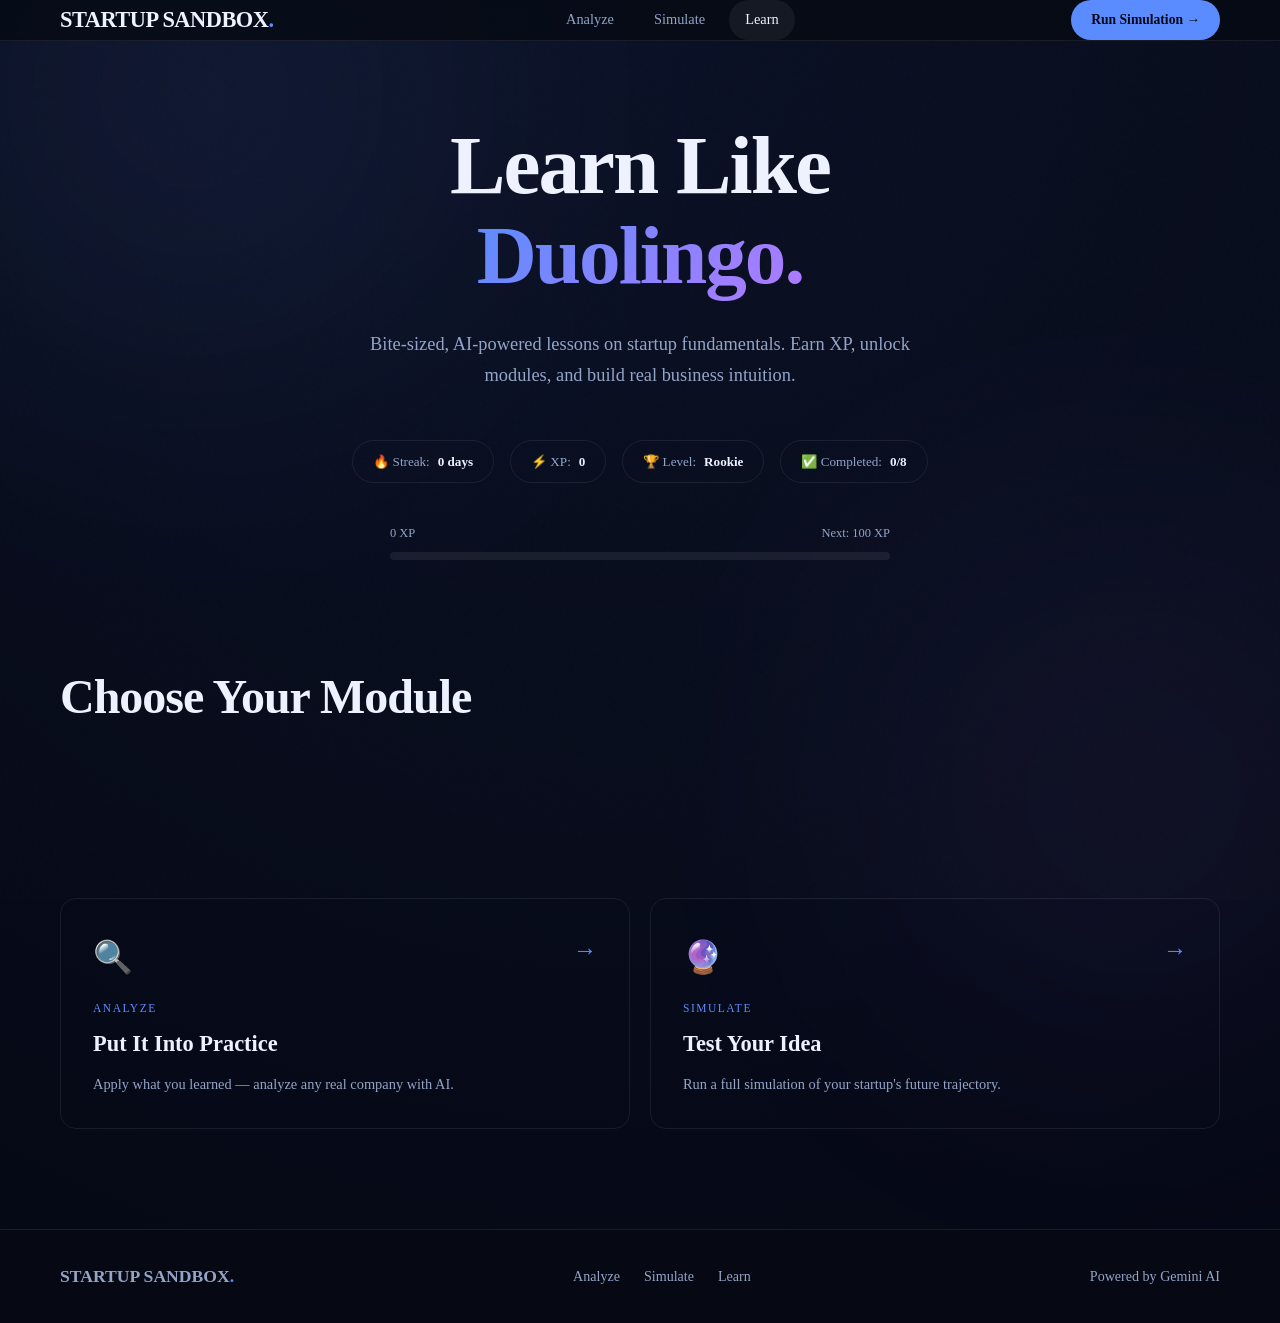
==== public/Learning.html @ b6db2f8e "Updated UI design" ====
<!doctype html>
<html lang="en">
<head>
  <meta charset="utf-8" />
  <meta name="viewport" content="width=device-width, initial-scale=1" />
  <title>Startup Sandbox — Learn Business</title>
  <link rel="preconnect" href="https://fonts.googleapis.com">
  <link rel="preconnect" href="https://fonts.gstatic.com" crossorigin>
  <link href="https://fonts.googleapis.com/css2?family=Syne:wght@400;600;700;800&family=DM+Mono:ital,wght@0,400;0,500;1,400&family=DM+Sans:wght@400;500;600&display=swap" rel="stylesheet">
  <link rel="stylesheet" href="styles.css">
</head>
<body>
  <div class="noise"></div>
  <div class="glow glow-1"></div>
  <div class="glow glow-2"></div>

  <nav class="navbar">
    <div class="nav-inner wrap">
      <a href="index.html" class="logo">STARTUP SANDBOX<span class="logo-dot">.</span></a>
      <div class="nav-links">
        <a href="index.html" class="nav-link">Analyze</a>
        <a href="simulation.html" class="nav-link">Simulate</a>
        <a href="learning.html" class="nav-link is-active">Learn</a>
      </div>
      <a href="simulation.html" class="nav-cta">Run Simulation →</a>
    </div>
  </nav>

  <main class="wrap">

    <!-- HERO -->
    <section class="learn-hero">
      <h1 class="hero-h1">Learn Like<br/><span class="grad">Duolingo.</span></h1>
      <p class="hero-lead">Bite-sized, AI-powered lessons on startup fundamentals. Earn XP, unlock modules, and build real business intuition.</p>

      <!-- Stats row -->
      <div class="stats-row">
        <div class="stat-pill">🔥 Streak: <span class="stat-val" id="streakCount">0 days</span></div>
        <div class="stat-pill">⚡ XP: <span class="stat-val" id="xpCount">0</span></div>
        <div class="stat-pill">🏆 Level: <span class="stat-val" id="levelLabel">Rookie</span></div>
        <div class="stat-pill">✅ Completed: <span class="stat-val" id="completedCount">0/8</span></div>
      </div>

      <!-- XP bar -->
      <div class="xp-bar-wrap">
        <div class="xp-labels">
          <span id="xpBarLabel">0 XP</span>
          <span id="xpNextLabel">Next: 100 XP</span>
        </div>
        <div class="xp-track"><div class="xp-fill" id="xpFill" style="width:0%"></div></div>
      </div>
    </section>

    <!-- LESSON GRID -->
    <section style="padding-bottom: 80px;">
      <h2 class="section-h2" style="margin-bottom:32px;">Choose Your Module</h2>
      <div class="lessons-grid" id="lessonGrid">
        <!-- Injected by JS -->
      </div>
    </section>

    <!-- CTA -->
    <section class="cta-section">
      <div class="cta-cards">
        <a href="index.html" class="cta-card">
          <div class="cta-icon">🔍</div>
          <div class="cta-label">ANALYZE</div>
          <div class="cta-title">Put It Into Practice</div>
          <p class="cta-desc">Apply what you learned — analyze any real company with AI.</p>
          <div class="cta-arrow">→</div>
        </a>
        <a href="simulation.html" class="cta-card">
          <div class="cta-icon">🔮</div>
          <div class="cta-label">SIMULATE</div>
          <div class="cta-title">Test Your Idea</div>
          <p class="cta-desc">Run a full simulation of your startup's future trajectory.</p>
          <div class="cta-arrow">→</div>
        </a>
      </div>
    </section>

  </main>

  <!-- LESSON MODAL -->
  <div class="modal-overlay" id="lessonModal" style="display:none;">
    <div class="modal">
      <button class="modal-close" id="modalClose">✕</button>
      <div class="modal-eyebrow" id="modalEyebrow">// LESSON</div>
      <div class="modal-title" id="modalTitle">Loading...</div>

      <div id="modalBody">
        <div class="skeleton" style="width:100%; height:14px;"></div>
        <div class="skeleton" style="width:85%; height:14px;"></div>
        <div class="skeleton" style="width:90%; height:14px;"></div>
        <div class="skeleton" style="width:70%; height:14px;"></div>
      </div>
    </div>
  </div>

  <footer class="footer">
    <div class="footer-inner wrap">
      <div class="logo-sm">STARTUP SANDBOX<span class="logo-dot">.</span></div>
      <div class="footer-nav">
        <a href="index.html">Analyze</a>
        <a href="simulation.html">Simulate</a>
        <a href="learning.html">Learn</a>
      </div>
      <div class="footer-copy">Powered by Gemini AI</div>
    </div>
  </footer>

  <script src="learning.js"></script>
</body>
</html>
---- public/styles.css ----
/* ============================
   CSS VARIABLES & RESET
   ============================ */
:root {
  --space-1: 4px;
  --space-2: 8px;
  --space-3: 12px;
  --space-4: 16px;
  --space-5: 24px;
  --space-6: 32px;
  --space-7: 48px;
  --space-8: 64px;
}
.card { padding: var(--space-6); }
.section { margin-bottom: var(--space-8); }

:root {
  --bg: #050814;
  --bg-soft: #0b1020;

  --card: rgba(255, 255, 255, 0.04);
  --card-hover: rgba(255, 255, 255, 0.06);

  --border: rgba(255, 255, 255, 0.08);
  --border-hover: rgba(255, 255, 255, 0.16);

  --text: #eef2ff;
  --muted: #93a4c7;

  --primary: #5b8cff;
  --accent: #b07bff;

  --glow-primary: rgba(91, 140, 255, 0.25);
  --glow-accent: rgba(176, 123, 255, 0.18);

  --success: #34d399;
  --danger: #fb7185;
  --warning: #fbbf24;

  --radius: 16px;
  --radius-sm: 10px;

  --shadow: 0 10px 40px rgba(0,0,0,0.35);
}

*, *::before, *::after { box-sizing: border-box; margin: 0; padding: 0; }

html { scroll-behavior: smooth; }
/* ============================
   BASE LAYER SETUP
   ============================ */

body {
  font-family: var(--font-body);
  background: radial-gradient(circle at top, #0a1024, var(--bg));
  color: var(--text);
  min-height: 100vh;
  overflow-x: hidden;
  line-height: 1.65;
  position: relative;
  z-index: 1;
}

/* ============================
   NOISE TEXTURE LAYER
   ============================ */

.noise {
  position: fixed;
  inset: 0;
  z-index: 0;
  pointer-events: none;
  opacity: 0.35;
  mix-blend-mode: overlay;

  background-image: url("data:image/svg+xml,%3Csvg viewBox='0 0 256 256' xmlns='http://www.w3.org/2000/svg'%3E%3Cfilter id='n'%3E%3CfeTurbulence type='fractalNoise' baseFrequency='0.9' numOctaves='4' stitchTiles='stitch'/%3E%3C/filter%3E%3Crect width='100%25' height='100%25' filter='url(%23n)' opacity='0.04'/%3E%3C/svg%3E");
}

/* ============================
   GLOW LIGHT LAYERS
   ============================ */

.glow {
  position: fixed;
  border-radius: 50%;
  filter: blur(140px);
  opacity: 0.7;
  pointer-events: none;
  z-index: -1;
}

/* top-left blue glow */
.glow-1 {
  width: 750px;
  height: 750px;
  top: -280px;
  left: -180px;
  background: radial-gradient(circle, var(--glow-primary), transparent 70%);
}

/* bottom-right purple glow */
.glow-2 {
  width: 650px;
  height: 650px;
  bottom: -220px;
  right: -180px;
  background: radial-gradient(circle, var(--glow-accent), transparent 70%);
}

/* ============================
   CONTENT LAYER (VERY IMPORTANT)
   ============================ */

.wrap,
.navbar,
.hero,
.card,
.dashboard,
.footer {
  position: relative;
  z-index: 2;
}

/* ============================
   BUTTON ANIMATIONS (SHINE EFFECT)
   ============================ */

button, .nav-cta {
  position: relative;
  overflow: hidden;
  transition: all 0.25s ease;
}

button::after, .nav-cta::after {
  content: "";
  position: absolute;
  inset: 0;
  background: linear-gradient(
    120deg,
    transparent,
    rgba(255,255,255,0.2),
    transparent
  );
  transform: translateX(-100%);
  transition: 0.5s;
  pointer-events: none;
}

button:hover::after, .nav-cta:hover::after {
  transform: translateX(100%);
}



/*
body {
  font-family: var(--font-body);
  background: var(--bg);
  color: var(--text);
  min-height: 100vh;
  overflow-x: hidden;
  line-height: 1.65;
  position: relative;
}

/* Background effects */
/*.noise {
  position: fixed; inset: 0; z-index: 0; pointer-events: none;
  background-image: url("data:image/svg+xml,%3Csvg viewBox='0 0 256 256' xmlns='http://www.w3.org/2000/svg'%3E%3Cfilter id='n'%3E%3CfeTurbulence type='fractalNoise' baseFrequency='0.9' numOctaves='4' stitchTiles='stitch'/%3E%3C/filter%3E%3Crect width='100%25' height='100%25' filter='url(%23n)' opacity='0.04'/%3E%3C/svg%3E");
  opacity: 0.5;
}
body {
  font-family: var(--font-body);
  background: radial-gradient(circle at top, #0a1024, var(--bg));
  color: var(--text);
  overflow-x: hidden;
  line-height: 1.6;
}

/* ============================
   BACKGROUND EFFECTS
   ============================ */

/*.glow {
  position: fixed;
  border-radius: 50%;
  filter: blur(120px);
  opacity: 0.6;
  z-index: 0;
}

.glow-1 {
  width: 700px;
  height: 700px;
  top: -250px;
  left: -150px;
  background: radial-gradient(circle, var(--glow-primary), transparent 70%);
}

.glow-2 {
  width: 600px;
  height: 600px;
  bottom: -200px;
  right: -150px;
  background: radial-gradient(circle, var(--glow-accent), transparent 70%);
}

/* ============================
   LAYOUT
   ============================ */
.wrap {
  width: min(1160px, 92vw);
  margin: 0 auto;
  position: relative;
  z-index: 1;
}

/* ============================
   NAVBAR
   ============================ */
.navbar {
  position: sticky; top: 0; z-index: 100;
  backdrop-filter: blur(20px);
  background: rgba(7, 11, 20, 0.85);
  border-bottom: 1px solid var(--border);
  height: var(--nav-h);
}
.nav-inner {
  height: 100%;
  display: flex;
  align-items: center;
  justify-content: space-between;
  gap: 24px;
}
.logo {
  font-family: var(--font-display);
  font-weight: 800;
  font-size: 1.4rem;
  color: var(--text);
  text-decoration: none;
  letter-spacing: -0.5px;
}
.logo-sm { font-family: var(--font-display); font-weight: 700; font-size: 1.1rem; color: var(--muted); }
.logo-dot { color: var(--primary); }
.nav-links { display: flex; gap: 8px; }
.nav-link {
  font-family: var(--font-body);
  font-size: 0.9rem;
  font-weight: 500;
  color: var(--muted);
  text-decoration: none;
  padding: 8px 16px;
  border-radius: 99px;
  transition: all 0.2s;
}
.nav-link:hover, .nav-link.is-active {
  color: var(--text);
  background: rgba(255,255,255,0.06);
}
.nav-cta {
  font-family: var(--font-display);
  font-size: 0.85rem;
  font-weight: 700;
  color: var(--bg);
  background: var(--primary);
  padding: 9px 20px;
  border-radius: 99px;
  text-decoration: none;
  white-space: nowrap;
  transition: all 0.2s;
  box-shadow: 0 0 24px var(--primary-glow);
}
.nav-cta:hover { background: #6ba3ff; transform: translateY(-1px); }

/* ============================
   HERO
   ============================ */
.hero {
  padding: 110px 0 80px;
  text-align: center;
  display: flex; flex-direction: column; align-items: center;
}
.hero-eyebrow, .section-eyebrow {
  font-family: var(--font-mono);
  font-size: 0.78rem;
  color: var(--primary);
  letter-spacing: 2px;
  text-transform: uppercase;
  margin-bottom: 24px;
}
.hero-h1 {
  font-family: var(--font-display);
  font-weight: 800;
  font-size: clamp(3rem, 6.5vw, 5.5rem);
  line-height: 1.08;
  letter-spacing: -2px;
  margin-bottom: 28px;
}
.grad {
  background: linear-gradient(135deg, var(--primary) 0%, var(--accent) 100%);
  -webkit-background-clip: text;
  -webkit-text-fill-color: transparent;
  background-clip: text;
}
.hero-lead {
  font-size: 1.15rem;
  color: var(--muted);
  max-width: 560px;
  margin-bottom: 48px;
  line-height: 1.7;
}

/* Search */
.search-shell { width: 100%; max-width: 660px; }
.search-box {
  display: flex; align-items: center;
  background: var(--bg-card);
  border: 1px solid var(--border);
  border-radius: var(--radius);
  overflow: hidden;
  backdrop-filter: blur(12px);
  transition: border-color 0.3s, box-shadow 0.3s;
}
.search-box:focus-within {
  border-color: var(--primary);
  box-shadow: 0 0 0 3px var(--primary-glow), 0 8px 32px rgba(0,0,0,0.3);
}
.s-icon { margin: 0 16px; color: var(--muted); flex-shrink: 0; }
.s-input {
  flex: 1; background: transparent; border: none; outline: none;
  color: var(--text); font-family: var(--font-body); font-size: 1rem;
  padding: 18px 0;
}
.s-input::placeholder { color: #3d4f6e; }
.s-btn {
  position: relative;
  background: linear-gradient(135deg, #5b8cff, #6ea2ff);
  color: #fff;
  border: none;
  font-family: var(--font-display);
  font-weight: 700;
  font-size: 0.9rem;
  padding: 0 32px;
  height: 52px;
  border-radius: 14px;
  cursor: pointer;
  letter-spacing: 0.6px;
  white-space: nowrap;
  transition: all 0.25s ease;
  
  /* Glow */
  box-shadow: 
    0 6px 20px rgba(91, 140, 255, 0.35),
    0 0 0 rgba(91, 140, 255, 0);
}

/* soft outer glow aura */
.s-btn::before {
  content: "";
  position: absolute;
  inset: -2px;
  border-radius: inherit;
  background: radial-gradient(circle, rgba(91,140,255,0.4), transparent 70%);
  opacity: 0;
  transition: opacity 0.3s ease;
  z-index: -1;
}

/* hover */
.s-btn:hover {
  transform: translateY(-2px);
  background: linear-gradient(135deg, #6ea2ff, #7fb0ff);
  box-shadow: 
    0 10px 30px rgba(91, 140, 255, 0.5),
    0 0 25px rgba(91, 140, 255, 0.35);
}

.s-btn:hover::before {
  opacity: 1;
}

/* click */
.s-btn:active {
  transform: scale(0.97);
}
/* .s-btn:disabled { opacity: 0.5; cursor: not-allowed; } */

.status-bar {
  margin-top: 14px;
  font-family: var(--font-mono);
  font-size: 0.82rem;
  color: var(--muted);
  min-height: 20px;
  text-align: left;
  padding-left: 4px;
}

.quick-pills {
  display: flex; align-items: center; gap: 8px;
  margin-top: 20px; flex-wrap: wrap; justify-content: center;
}
.pill-label { font-family: var(--font-mono); font-size: 0.78rem; color: #3d4f6e; }
.pill {
  font-family: var(--font-body); font-size: 0.82rem; font-weight: 500;
  color: var(--muted); background: rgba(255,255,255,0.04);
  border: 1px solid var(--border); border-radius: 99px;
  padding: 5px 14px; cursor: pointer; transition: all 0.2s;
}
.pill:hover { color: var(--text); border-color: var(--primary); background: var(--primary-glow); }

/* ============================
   HOW IT WORKS
   ============================ */
.how-section {
  padding: 80px 0;
  text-align: center;
}
.section-h2 {
  font-family: var(--font-display);
  font-weight: 800;
  font-size: clamp(2rem, 4vw, 3rem);
  letter-spacing: -1px;
  line-height: 1.2;
  margin-bottom: 48px;
}
.steps-row {
  display: flex; align-items: center; justify-content: center; gap: 0;
  text-align: left;
}
.step-card {
  flex: 1; max-width: 280px;
  background: var(--bg-card);
  border: 1px solid var(--border);
  border-radius: var(--radius);
  padding: 28px 24px;
  backdrop-filter: blur(12px);
}
.step-num {
  font-family: var(--font-mono);
  font-size: 2rem;
  font-weight: 500;
  color: var(--border-hover, rgba(255,255,255,0.12));
  line-height: 1;
  margin-bottom: 12px;
}
.step-title {
  font-family: var(--font-display);
  font-weight: 700;
  font-size: 1rem;
  color: var(--text);
  margin-bottom: 8px;
}
.step-desc { font-size: 0.88rem; color: var(--muted); }
.step-arrow {
  font-size: 1.5rem; color: var(--border-hover, rgba(255,255,255,0.15));
  padding: 0 16px; flex-shrink: 0;
}

/* ============================
   DASHBOARD
   ============================ */
.dashboard { padding-bottom: 80px; }
.dash-header {
  display: flex; justify-content: space-between; align-items: flex-end;
  border-bottom: 1px solid var(--border);
  padding-bottom: 24px; margin-bottom: 32px;
}
.dash-company {
  font-family: var(--font-display);
  font-weight: 800;
  font-size: clamp(1.8rem, 4vw, 3.5rem);
  letter-spacing: -1px; line-height: 1;
  text-transform: uppercase;
}
.dash-grid {
  display: grid;
  grid-template-columns: repeat(3, 1fr);
  gap: 20px;
}
.idea-grid {
  display: grid;
  grid-template-columns: repeat(2, 1fr);
  gap: 20px;
}

/* ============================
   CARDS
   ============================ */
.card {
  background: var(--card);
  border: 1px solid var(--border);
  border-radius: var(--radius);
  padding: 24px;
  backdrop-filter: blur(18px);
  box-shadow: var(--shadow);
  transition: all 0.25s ease;
}

.card:hover {
  transform: translateY(-4px);
  border-color: var(--border-hover);
  background: var(--card-hover);
  box-shadow: 0 16px 60px rgba(0,0,0,0.45);
}
.span-3 { grid-column: 1 / -1; }
.span-2 { grid-column: span 2; }
.card-label {
  font-family: var(--font-mono);
  font-size: 0.72rem;
  color: var(--muted);
  text-transform: uppercase;
  letter-spacing: 1.5px;
  margin-bottom: 14px;
}
.primary-label { color: var(--primary); }
.card-text { font-size: 0.95rem; line-height: 1.7; color: var(--text); }
.muted-init { color: var(--muted); font-style: italic; }
.insight-card {
  border-color: rgba(79, 142, 255, 0.3);
  background: linear-gradient(145deg, rgba(79,142,255,0.07), var(--bg-card));
}

/* Metrics bars */
.kpi-row { display: grid; grid-template-columns: repeat(3, 1fr); gap: 32px; }
.kpi-top {
  display: flex; justify-content: space-between;
  font-family: var(--font-mono); font-size: 0.78rem; color: var(--text);
  font-weight: 500; margin-bottom: 10px;
}
.kpi-val { color: var(--primary); font-weight: 700; }
.bar-track {
  height: 5px; background: rgba(255,255,255,0.05);
  border-radius: 99px; overflow: hidden;
}
.bar-fill {
  height: 100%;
  background: linear-gradient(90deg, var(--primary), var(--accent));
  border-radius: 99px;
  transition: width 0.9s cubic-bezier(0.4, 0, 0.2, 1);
}

/* SWOT */
.swot-grid { display: grid; grid-template-columns: repeat(2,1fr); gap: 16px; }
.swot-cell {
  background: rgba(0,0,0,0.2);
  border: 1px solid var(--border);
  border-radius: var(--radius-sm);
  padding: 18px;
}
.swot-head {
  font-family: var(--font-mono); font-size: 0.72rem; font-weight: 600;
  letter-spacing: 1.5px; margin-bottom: 10px;
}
.green { color: var(--green); }
.red { color: var(--red); }
.blue { color: var(--blue); }
.yellow { color: var(--yellow); }

/* Score list */
.score-list { display: grid; grid-template-columns: repeat(auto-fit, minmax(280px,1fr)); gap: 12px; }
.score-row {
  background: rgba(0,0,0,0.2); border: 1px solid var(--border);
  border-radius: var(--radius-sm); padding: 14px;
}
.score-head { display: flex; justify-content: space-between; align-items: center; margin-bottom: 8px; }
.score-label { font-family: var(--font-display); font-weight: 600; font-size: 0.88rem; }
.score-chip {
  font-family: var(--font-mono); font-size: 0.72rem; font-weight: 600;
  padding: 3px 10px; border-radius: 99px;
}
.chip-high { color: var(--green); background: rgba(52,211,153,0.12); }
.chip-mid  { color: var(--yellow); background: rgba(251,191,36,0.12); }
.chip-low  { color: var(--red); background: rgba(248,113,113,0.12); }
.score-note { font-size: 0.85rem; color: var(--muted); line-height: 1.6; }

/* Meta bar */
.meta-bar {
  font-family: var(--font-mono); font-size: 0.82rem; color: var(--muted);
  padding: 18px 24px; border: 1px solid var(--border); border-radius: var(--radius-sm);
  text-align: center; margin-bottom: 80px; background: var(--bg-card);
}
.meta-bar a { color: var(--primary); text-decoration: none; }
.meta-bar a:hover { text-decoration: underline; }

/* Divider */
.page-divider {
  height: 1px; background: var(--border);
  width: 100vw; margin-left: calc(-50vw + 50%);
  margin-bottom: 80px;
}

/* ============================
   IDEA SECTION
   ============================ */
.idea-section { padding-bottom: 80px; text-align: left; }
.idea-box {
  background: var(--bg-card); border: 1px solid var(--border);
  border-radius: var(--radius); padding: 28px; margin-top: 40px;
}
textarea {
  width: 100%; min-height: 150px;
  background: rgba(0,0,0,0.2); border: 1px solid var(--border);
  border-radius: var(--radius-sm); color: var(--text);
  padding: 18px; font-family: var(--font-body); font-size: 1rem;
  resize: vertical; outline: none; margin-bottom: 20px;
  transition: border-color 0.3s; line-height: 1.6;
}
textarea:focus { border-color: var(--primary); }
textarea::placeholder { color: #3d4f6e; }

.idea-submit-btn {
  background: var(--primary); color: #fff; border: none;
  font-family: var(--font-display); font-weight: 700;
  padding: 16px 36px; border-radius: var(--radius-sm);
  font-size: 1rem; cursor: pointer; transition: all 0.2s;
  box-shadow: 0 0 24px var(--primary-glow);
  letter-spacing: 0.5px;
}
.idea-submit-btn:hover { background: #6ba3ff; transform: translateY(-1px); }
.idea-submit-btn:disabled { opacity: 0.5; cursor: not-allowed; transform: none; }

/* Verdict header */
.idea-verdict-header { justify-content: flex-start; gap: 32px; align-items: center; flex-wrap: wrap; }
.verdict-score-wrap { display: flex; align-items: baseline; gap: 4px; }
.verdict-score {
  font-family: var(--font-display); font-weight: 800;
  font-size: clamp(4rem, 8vw, 6rem);
  color: var(--primary); line-height: 1;
}
.verdict-slash { font-family: var(--font-mono); font-size: 1.5rem; color: var(--muted); }
.verdict-decision {
  font-family: var(--font-display); font-weight: 800;
  font-size: clamp(1.5rem, 3vw, 2.5rem);
  text-transform: uppercase; line-height: 1; margin-bottom: 10px;
}
.verdict-reason { color: var(--muted); font-size: 1rem; max-width: 500px; }

/* ============================
   CTA SECTION
   ============================ */
.cta-section { padding: 60px 0 100px; }
.cta-cards { display: grid; grid-template-columns: repeat(2,1fr); gap: 20px; }
.cta-card {
  display: block; text-decoration: none; color: var(--text);
  background: var(--bg-card); border: 1px solid var(--border);
  border-radius: var(--radius); padding: 32px;
  transition: all 0.25s; position: relative; overflow: hidden;
}
.cta-card::after {
  content: ''; position: absolute; inset: 0;
  background: linear-gradient(135deg, var(--primary-glow), transparent);
  opacity: 0; transition: opacity 0.3s;
}
.cta-card:hover { border-color: var(--primary); transform: translateY(-4px); box-shadow: 0 16px 48px rgba(0,0,0,0.3); }
.cta-card:hover::after { opacity: 1; }
.cta-icon { font-size: 2rem; margin-bottom: 16px; }
.cta-label { font-family: var(--font-mono); font-size: 0.72rem; color: var(--primary); letter-spacing: 1.5px; margin-bottom: 8px; }
.cta-title { font-family: var(--font-display); font-weight: 800; font-size: 1.4rem; margin-bottom: 10px; }
.cta-desc { font-size: 0.9rem; color: var(--muted); line-height: 1.6; }
.cta-arrow {
  position: absolute; top: 32px; right: 32px;
  font-size: 1.5rem; color: var(--primary);
  transition: transform 0.2s;
}
.cta-card:hover .cta-arrow { transform: translateX(4px); }

/* ============================
   FOOTER
   ============================ */
.footer {
  border-top: 1px solid var(--border);
  background: rgba(7,11,20,0.9);
  backdrop-filter: blur(12px);
}
.footer-inner {
  display: flex; justify-content: space-between; align-items: center;
  padding: 32px 0; gap: 20px; flex-wrap: wrap;
}
.footer-nav { display: flex; gap: 24px; }
.footer-nav a, .footer-copy {
  font-size: 0.88rem; color: var(--muted); text-decoration: none; transition: color 0.2s;
}
.footer-nav a:hover { color: var(--text); }

/* ============================
   SIMULATION PAGE
   ============================ */
.sim-hero {
  padding: 80px 0 60px;
  text-align: center;
  display: flex; flex-direction: column; align-items: center;
}
.sim-input-wrap {
  width: 100%; max-width: 640px;
  display: flex; flex-direction: column; align-items: stretch; gap: 12px;
}
.sim-input-row { display: flex; gap: 12px; }
.sim-textarea {
  width: 100%; min-height: 120px;
  background: var(--bg-card); border: 1px solid var(--border);
  border-radius: var(--radius); color: var(--text);
  padding: 18px; font-family: var(--font-body); font-size: 0.95rem;
  resize: none; outline: none; transition: border-color 0.3s; line-height: 1.6;
}
.sim-textarea:focus { border-color: var(--primary); }
.sim-textarea::placeholder { color: #3d4f6e; }
.sim-btn {
  background: var(--primary); color: #fff; border: none;
  font-family: var(--font-display); font-weight: 700;
  padding: 0 32px; border-radius: var(--radius-sm);
  font-size: 0.95rem; cursor: pointer; transition: all 0.2s;
  box-shadow: 0 0 24px var(--primary-glow); letter-spacing: 0.5px;
  white-space: nowrap;
}
.sim-btn:hover { background: #6ba3ff; transform: translateY(-1px); }
.sim-btn:disabled { opacity: 0.5; cursor: not-allowed; transform: none; }

/* Timeline */
.timeline-section { padding-bottom: 80px; }
.timeline { display: flex; flex-direction: column; gap: 0; position: relative; }
.timeline::before {
  content: ''; position: absolute; left: 28px; top: 0; bottom: 0;
  width: 2px; background: linear-gradient(to bottom, var(--primary), var(--accent), transparent);
  opacity: 0.3;
}
.timeline-item {
  display: flex; gap: 32px; align-items: flex-start;
  padding: 0 0 32px 0; position: relative;
}
.timeline-dot {
  width: 58px; height: 58px; flex-shrink: 0;
  background: var(--bg-card); border: 2px solid var(--primary);
  border-radius: 50%; display: flex; align-items: center; justify-content: center;
  font-family: var(--font-mono); font-size: 0.72rem; color: var(--primary);
  font-weight: 500; z-index: 1; text-align: center; line-height: 1.2;
}
.timeline-content {
  flex: 1; background: var(--bg-card); border: 1px solid var(--border);
  border-radius: var(--radius); padding: 24px;
}
.timeline-title {
  font-family: var(--font-display); font-weight: 700; font-size: 1.1rem;
  margin-bottom: 12px; color: var(--text);
}
.timeline-metrics {
  display: flex; gap: 24px; margin-bottom: 14px; flex-wrap: wrap;
}
.tm {
  display: flex; flex-direction: column; gap: 2px;
}
.tm-label { font-family: var(--font-mono); font-size: 0.7rem; color: var(--muted); letter-spacing: 1px; }
.tm-val { font-family: var(--font-display); font-weight: 700; font-size: 1.2rem; color: var(--primary); }

/* Sim chart grid */
.sim-grid { display: grid; grid-template-columns: repeat(2,1fr); gap: 20px; margin-bottom: 32px; }
.sim-card {
  background: var(--bg-card); border: 1px solid var(--border);
  border-radius: var(--radius); padding: 24px;
}
.sim-card-title {
  font-family: var(--font-mono); font-size: 0.72rem; color: var(--muted);
  text-transform: uppercase; letter-spacing: 1.5px; margin-bottom: 16px;
}

/* ============================
   LEARNING PAGE
   ============================ */
.learn-hero {
  padding: 80px 0 60px;
  text-align: center;
  display: flex; flex-direction: column; align-items: center;
}
.xp-bar-wrap {
  width: 100%; max-width: 500px; margin-bottom: 48px;
}
.xp-labels {
  display: flex; justify-content: space-between;
  font-family: var(--font-mono); font-size: 0.78rem;
  color: var(--muted); margin-bottom: 8px;
}
.xp-track {
  height: 8px; background: rgba(255,255,255,0.07);
  border-radius: 99px; overflow: hidden;
}
.xp-fill {
  height: 100%;
  background: linear-gradient(90deg, var(--primary), var(--accent));
  border-radius: 99px;
  transition: width 0.6s ease;
}

/* Lesson cards */
.lessons-grid {
  display: grid; grid-template-columns: repeat(3,1fr); gap: 20px;
}
.lesson-card {
  background: var(--bg-card); border: 1px solid var(--border);
  border-radius: var(--radius); padding: 24px; cursor: pointer;
  transition: all 0.25s; position: relative; overflow: hidden;
}
.lesson-card:hover {
  border-color: var(--primary); transform: translateY(-3px);
  box-shadow: 0 12px 32px rgba(0,0,0,0.25);
}
.lesson-card.locked { opacity: 0.5; cursor: not-allowed; }
.lesson-card.locked:hover { transform: none; border-color: var(--border); box-shadow: none; }
.lesson-card.completed { border-color: rgba(52,211,153,0.4); }
.lesson-icon { font-size: 2rem; margin-bottom: 14px; }
.lesson-num { font-family: var(--font-mono); font-size: 0.7rem; color: var(--muted); margin-bottom: 8px; }
.lesson-title { font-family: var(--font-display); font-weight: 700; font-size: 1rem; margin-bottom: 8px; }
.lesson-desc { font-size: 0.85rem; color: var(--muted); line-height: 1.6; margin-bottom: 16px; }
.lesson-status {
  font-family: var(--font-mono); font-size: 0.72rem; font-weight: 600;
  padding: 4px 12px; border-radius: 99px; display: inline-block;
}
.status-available { color: var(--primary); background: var(--primary-glow); }
.status-locked { color: var(--muted); background: rgba(255,255,255,0.06); }
.status-done { color: var(--green); background: rgba(52,211,153,0.12); }
.lesson-xp {
  position: absolute; top: 16px; right: 16px;
  font-family: var(--font-mono); font-size: 0.72rem;
  color: var(--yellow); background: rgba(251,191,36,0.12);
  padding: 3px 10px; border-radius: 99px;
}

/* Lesson modal */
.modal-overlay {
  position: fixed; inset: 0; z-index: 200;
  background: rgba(7,11,20,0.92);
  backdrop-filter: blur(16px);
  display: flex; align-items: center; justify-content: center;
  padding: 20px;
  animation: fadeIn 0.2s ease;
}
@keyframes fadeIn { from { opacity: 0; } to { opacity: 1; } }
.modal {
  background: #0d1426; border: 1px solid var(--border);
  border-radius: calc(var(--radius) * 1.5); padding: 40px;
  max-width: 680px; width: 100%; max-height: 88vh; overflow-y: auto;
  position: relative; animation: slideUp 0.25s ease;
}
@keyframes slideUp { from { transform: translateY(16px); opacity: 0; } to { transform: translateY(0); opacity: 1; } }
.modal-close {
  position: absolute; top: 20px; right: 20px;
  background: rgba(255,255,255,0.07); border: none; color: var(--muted);
  width: 36px; height: 36px; border-radius: 50%; cursor: pointer;
  font-size: 1.2rem; display: flex; align-items: center; justify-content: center;
  transition: all 0.2s;
}
.modal-close:hover { background: rgba(255,255,255,0.12); color: var(--text); }
.modal-eyebrow { font-family: var(--font-mono); font-size: 0.72rem; color: var(--primary); letter-spacing: 1.5px; margin-bottom: 8px; }
.modal-title { font-family: var(--font-display); font-weight: 800; font-size: 1.8rem; margin-bottom: 24px; }
.modal-content { color: var(--muted); font-size: 0.95rem; line-height: 1.8; }
.modal-content p { margin-bottom: 16px; }
.modal-content strong { color: var(--text); }

/* Quiz */
.quiz-section { margin-top: 32px; border-top: 1px solid var(--border); padding-top: 28px; }
.quiz-q {
  font-family: var(--font-display); font-weight: 700;
  font-size: 1.05rem; margin-bottom: 20px; color: var(--text);
}
.quiz-options { display: flex; flex-direction: column; gap: 10px; }
.quiz-opt {
  background: rgba(0,0,0,0.2); border: 1px solid var(--border);
  border-radius: var(--radius-sm); padding: 14px 18px;
  cursor: pointer; transition: all 0.2s;
  font-size: 0.95rem; color: var(--text); text-align: left;
}
.quiz-opt:hover { border-color: var(--primary); background: var(--primary-glow); }
.quiz-opt.correct { border-color: var(--green); background: rgba(52,211,153,0.1); color: var(--green); }
.quiz-opt.wrong { border-color: var(--red); background: rgba(248,113,113,0.1); color: var(--red); }
.quiz-feedback {
  margin-top: 16px; padding: 14px 18px;
  border-radius: var(--radius-sm); font-size: 0.92rem; line-height: 1.6;
}
.feedback-correct { background: rgba(52,211,153,0.1); border: 1px solid rgba(52,211,153,0.3); color: var(--green); }
.feedback-wrong { background: rgba(248,113,113,0.1); border: 1px solid rgba(248,113,113,0.3); color: var(--red); }
.modal-next-btn {
  margin-top: 24px; background: var(--primary); color: #fff; border: none;
  font-family: var(--font-display); font-weight: 700;
  padding: 14px 32px; border-radius: var(--radius-sm);
  font-size: 1rem; cursor: pointer; transition: all 0.2s; width: 100%;
}
.modal-next-btn:hover { background: #6ba3ff; }
.modal-next-btn:disabled { opacity: 0.5; cursor: not-allowed; }

/* Streak / stats row */
.stats-row {
  display: flex; gap: 16px; flex-wrap: wrap; margin-bottom: 40px;
  justify-content: center;
}
.stat-pill {
  background: var(--bg-card); border: 1px solid var(--border);
  border-radius: 99px; padding: 10px 20px;
  display: flex; align-items: center; gap: 8px;
  font-family: var(--font-mono); font-size: 0.82rem; color: var(--muted);
}
.stat-pill .stat-val { color: var(--text); font-weight: 600; }

/* Loading spinner */
.spinner {
  display: inline-block; width: 16px; height: 16px;
  border: 2px solid rgba(255,255,255,0.15);
  border-top-color: var(--primary); border-radius: 50%;
  animation: spin 0.7s linear infinite;
  vertical-align: middle; margin-right: 8px;
}
@keyframes spin { to { transform: rotate(360deg); } }

/* Skeleton loader */
.skeleton {
  background: linear-gradient(90deg, rgba(255,255,255,0.04) 25%, rgba(255,255,255,0.08) 50%, rgba(255,255,255,0.04) 75%);
  background-size: 200% 100%;
  animation: shimmer 1.4s infinite;
  border-radius: 6px; height: 14px; margin-bottom: 10px;
}
@keyframes shimmer { to { background-position: -200% 0; } }

/* ============================
   RESPONSIVE
   ============================ */
@media (max-width: 900px) {
  .dash-grid, .kpi-row { grid-template-columns: 1fr; }
  .lessons-grid { grid-template-columns: repeat(2,1fr); }
  .sim-grid, .cta-cards { grid-template-columns: 1fr; }
  .idea-grid { grid-template-columns: 1fr; }
  .span-2 { grid-column: span 1; }
}
@media (max-width: 640px) {
  .hero-h1 { font-size: 2.5rem; letter-spacing: -1px; }
  .steps-row { flex-direction: column; align-items: stretch; }
  .step-arrow { display: none; }
  .nav-links { display: none; }
  .s-btn { padding: 0 16px; font-size: 0.8rem; }
  .lessons-grid { grid-template-columns: 1fr; }
  .swot-grid { grid-template-columns: 1fr; }
  .modal { padding: 24px; }
  .footer-inner { flex-direction: column; text-align: center; }
  .sim-input-row { flex-direction: column; }
}
.fade-up {
  opacity: 0;
  transform: translateY(20px);
  animation: fadeUp 0.8s ease forwards;
}

@keyframes fadeUp {
  to {
    opacity: 1;
    transform: translateY(0);
  }
}

/* Dropdown container */
select {
  background: #0b1020; /* dark bg */
  color: var(--text);
  border: 1px solid var(--border);
  border-radius: 10px;
  padding: 12px 16px;
  font-family: var(--font-body);
  font-size: 0.9rem;
  outline: none;
  cursor: pointer;
  transition: all 0.2s ease;
}

/* On focus */
select:focus {
  border-color: var(--primary);
  box-shadow: 0 0 0 2px rgba(91,140,255,0.25);
}

/* Dropdown options */
select option {
  background: #0b1020;
  color: var(--text);
}

/* Hover effect (some browsers support) */
select option:hover {
  background: var(--primary);
  color: #fff;
}
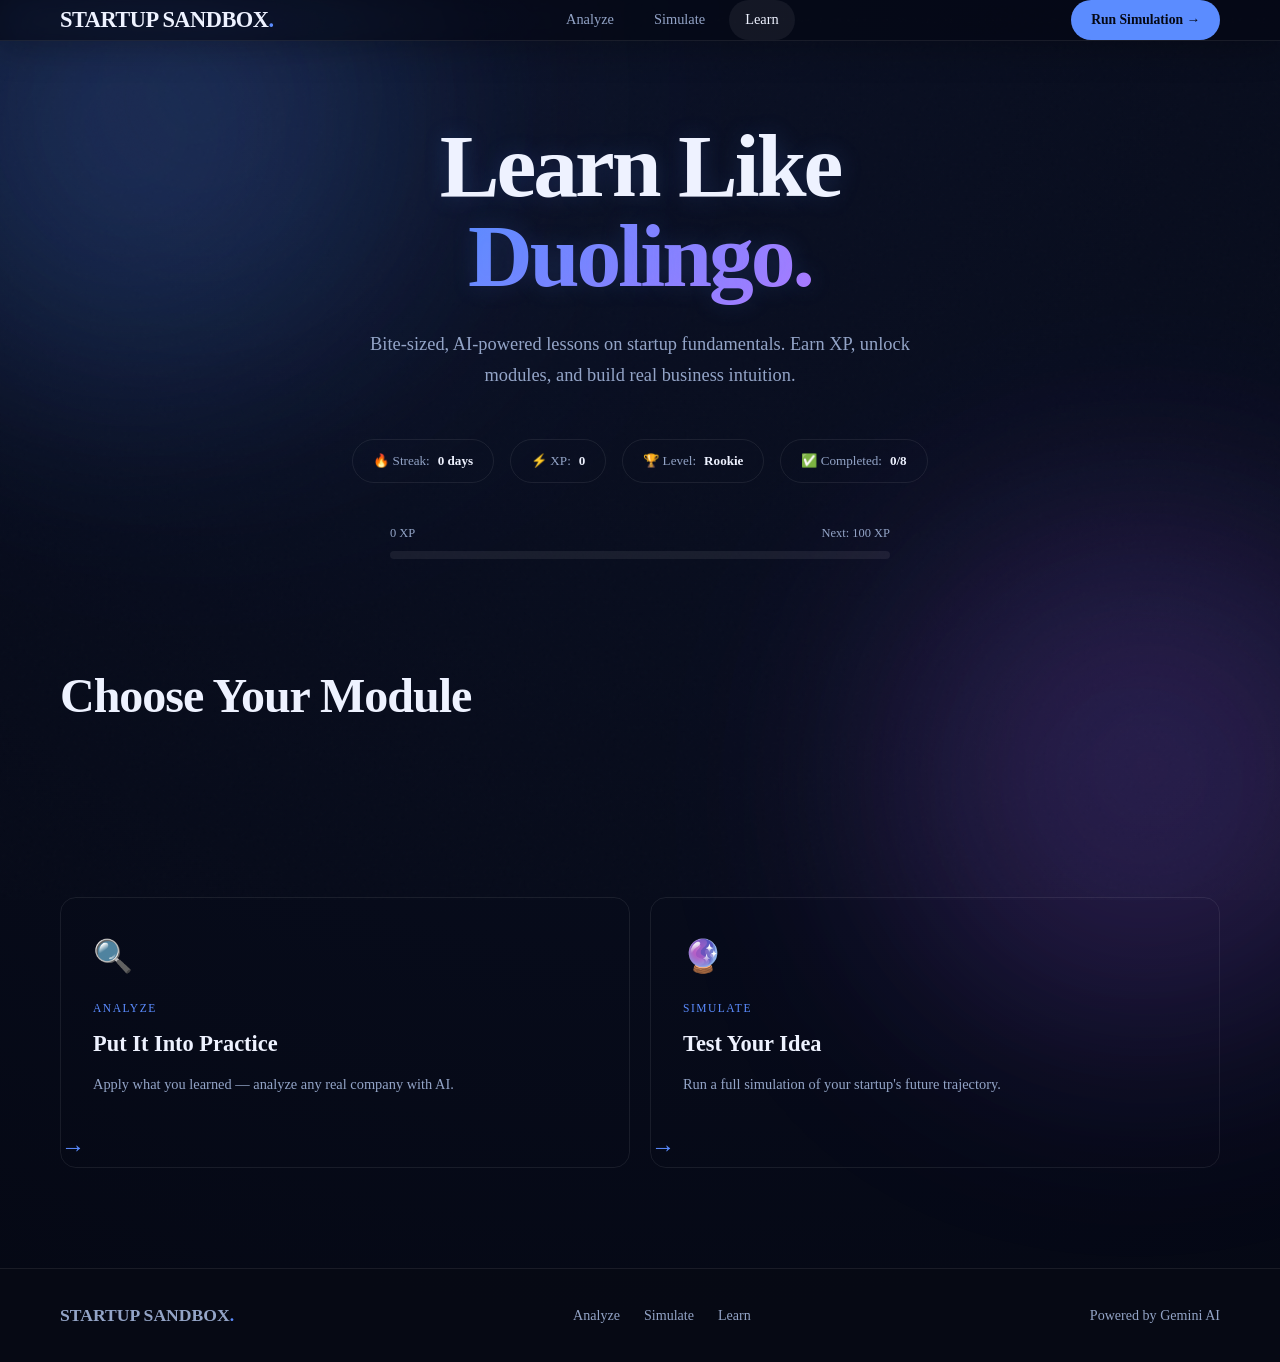
==== commit 49d14459: "Enhanced UI" ====
--- a/public/Learning.html
+++ b/public/Learning.html
@@ -110,5 +110,19 @@
   </footer>
 
   <script src="learning.js"></script>
+  <script>
+const glowCards = document.querySelectorAll(
+  ".card, .lesson-card, .cta-card, .sim-card, .step-card"
+);
+
+glowCards.forEach(card => {
+  card.addEventListener("mousemove", e => {
+    const rect = card.getBoundingClientRect();
+
+    card.style.setProperty("--x", `${e.clientX - rect.left}px`);
+    card.style.setProperty("--y", `${e.clientY - rect.top}px`);
+  });
+});
+</script>
 </body>
 </html>
--- a/public/styles.css
+++ b/public/styles.css
@@ -219,11 +219,14 @@
    NAVBAR
    ============================ */
 .navbar {
-  position: sticky; top: 0; z-index: 100;
-  backdrop-filter: blur(20px);
-  background: rgba(7, 11, 20, 0.85);
-  border-bottom: 1px solid var(--border);
-  height: var(--nav-h);
+  position: sticky;
+  top: 0;
+  z-index: 100;
+  backdrop-filter: blur(18px);
+  background: rgba(5, 8, 20, 0.72);
+  border-bottom: 1px solid rgba(255,255,255,0.08);
+  box-shadow:
+    0 8px 32px rgba(0,0,0,0.25);
 }
 .nav-inner {
   height: 100%;
@@ -295,6 +298,17 @@
   line-height: 1.08;
   letter-spacing: -2px;
   margin-bottom: 28px;
+}.hero-h1 {
+  font-family: var(--font-display);
+  font-weight: 800;
+  font-size: clamp(3rem, 7vw, 6rem);
+  line-height: 1;
+  letter-spacing: -3px;
+
+  margin-bottom: 28px;
+
+  text-shadow:
+    0 0 25px rgba(91,140,255,0.18);
 }
 .grad {
   background: linear-gradient(135deg, var(--primary) 0%, var(--accent) 100%);
@@ -487,20 +501,29 @@
    CARDS
    ============================ */
 .card {
-  background: var(--card);
-  border: 1px solid var(--border);
-  border-radius: var(--radius);
+  background: rgba(255,255,255,0.05);
+  border: 1px solid rgba(255,255,255,0.08);
+  border-radius: 24px;
   padding: 24px;
+
   backdrop-filter: blur(18px);
-  box-shadow: var(--shadow);
-  transition: all 0.25s ease;
+  -webkit-backdrop-filter: blur(18px);
+
+  box-shadow:
+    0 10px 30px rgba(0,0,0,0.35),
+    inset 0 1px 1px rgba(255,255,255,0.05);
+
+  transition: all 0.35s ease;
 }
 
 .card:hover {
-  transform: translateY(-4px);
-  border-color: var(--border-hover);
-  background: var(--card-hover);
-  box-shadow: 0 16px 60px rgba(0,0,0,0.45);
+  transform: translateY(-8px) scale(1.01);
+
+  border-color: rgba(91,140,255,0.4);
+
+  box-shadow:
+    0 20px 50px rgba(0,0,0,0.45),
+    0 0 30px rgba(91,140,255,0.15);
 }
 .span-3 { grid-column: 1 / -1; }
 .span-2 { grid-column: span 2; }
@@ -982,4 +1005,105 @@
 select option:hover {
   background: var(--primary);
   color: #fff;
-}+}
+
+/* =========================
+   FLOATING BACKGROUND ORBS
+   ========================= */
+
+body::before,
+body::after {
+  content: "";
+  position: fixed;
+  width: 500px;
+  height: 500px;
+  border-radius: 50%;
+  filter: blur(120px);
+  opacity: 0.18;
+  z-index: -2;
+  animation: floatGlow 12s ease-in-out infinite alternate;
+}
+
+body::before {
+  background: #4f8eff;
+  top: -120px;
+  left: -120px;
+}
+
+body::after {
+  background: #9b5cff;
+  bottom: -120px;
+  right: -120px;
+  animation-delay: 4s;
+}
+
+@keyframes floatGlow {
+  from {
+    transform: translateY(0px) translateX(0px) scale(1);
+  }
+  to {
+    transform: translateY(40px) translateX(20px) scale(1.15);
+  }
+}
+
+/* ============================
+   PREMIUM MOUSE GLOW EFFECT
+   ============================ */
+
+.card,
+.lesson-card,
+.cta-card,
+.sim-card,
+.step-card {
+  position: relative;
+  overflow: hidden;
+  isolation: isolate;
+}
+
+/* glow layer */
+.card::before,
+.lesson-card::before,
+.cta-card::before,
+.sim-card::before,
+.step-card::before {
+  content: "";
+  position: absolute;
+  inset: 0;
+
+background:
+radial-gradient(
+  500px circle at var(--x, 50%) var(--y, 50%),
+  rgba(91,140,255,0.18),
+  transparent 30%
+),
+radial-gradient(
+  350px circle at var(--x, 50%) var(--y, 50%),
+  rgba(176,123,255,0.12),
+  transparent 45%
+);
+
+  opacity: 0;
+  transition: opacity 0.25s ease;
+
+  z-index: 0;
+  pointer-events: none;
+}
+
+/* show glow on hover */
+.card:hover::before,
+.lesson-card:hover::before,
+.cta-card:hover::before,
+.sim-card:hover::before,
+.step-card:hover::before {
+  opacity: 1;
+}
+
+/* keep content above glow */
+.card > *,
+.lesson-card > *,
+.cta-card > *,
+.sim-card > *,
+.step-card > * {
+  position: relative;
+  z-index: 1;
+}
